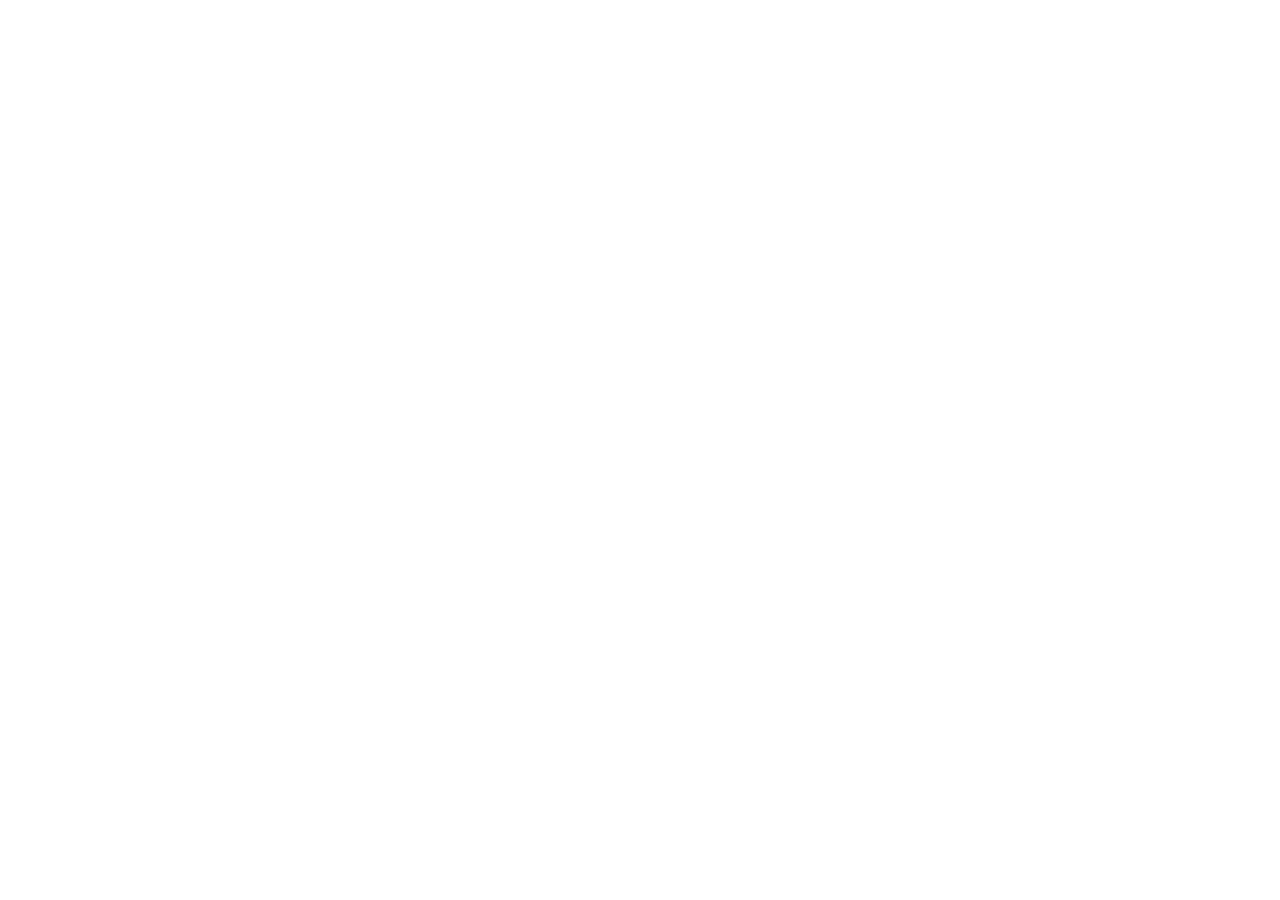
==== index.html @ 390fcedb "Initial commit" ====
<!DOCTYPE html>
<html lang="en">
<head>
    <meta charset="UTF-8">
    <meta name="viewport" content="width=device-width, initial-scale=1.0">
    <title>App Name</title>
</head>
<body>
    
</body>
</html>
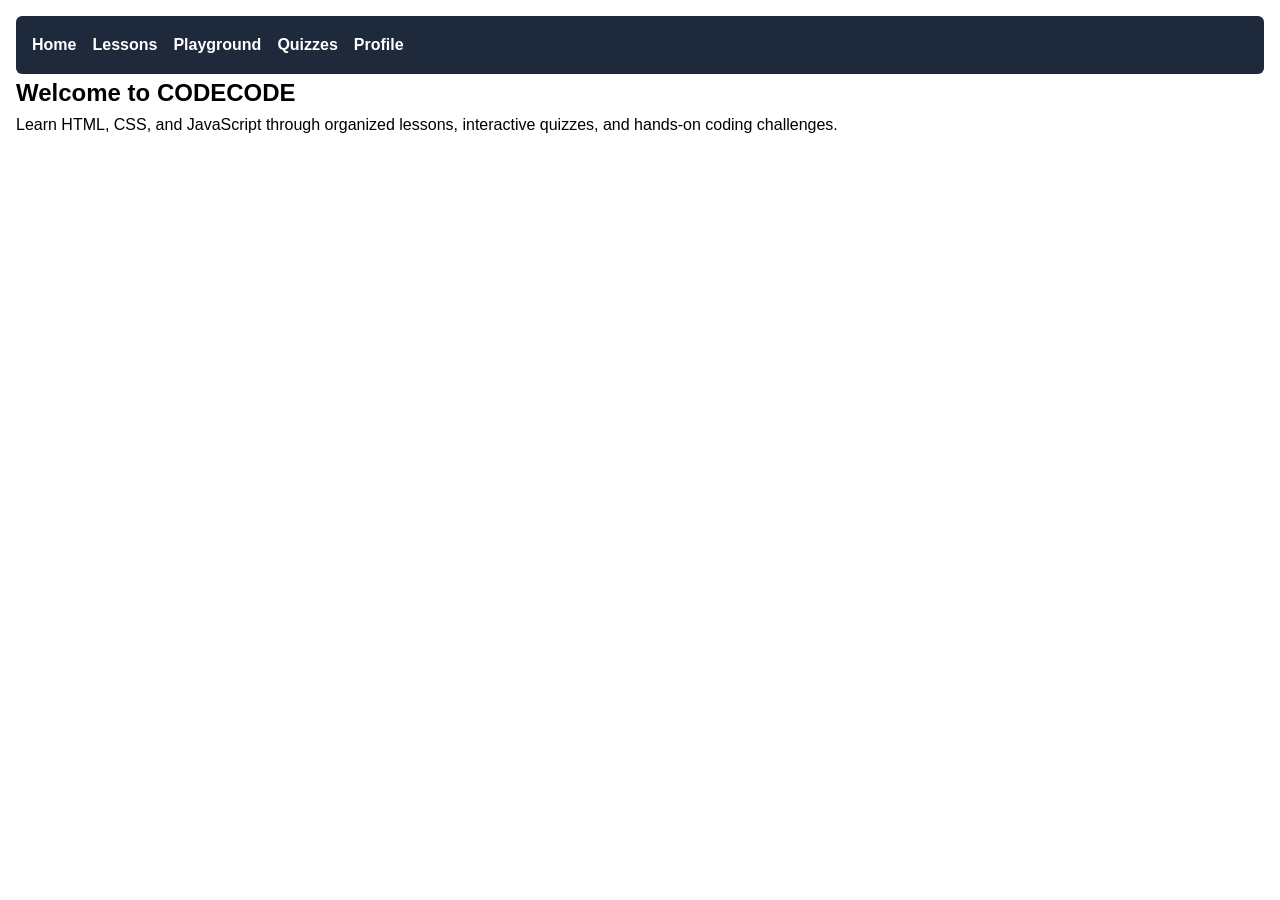
==== commit 5ff77837: "Making the navigation bar and styling" ====
--- a/index.html
+++ b/index.html
@@ -1,11 +1,31 @@
 <!DOCTYPE html>
 <html lang="en">
 <head>
-    <meta charset="UTF-8">
-    <meta name="viewport" content="width=device-width, initial-scale=1.0">
-    <title>App Name</title>
+  <meta charset="UTF-8">
+  <meta name="viewport" content="width=device-width, initial-scale=1.0">
+  <title>CODECODE | Learn Web Development</title>
+  <link rel="stylesheet" href="styles.css">
 </head>
 <body>
-    
+  <header>
+    <nav aria-label="Main Navigation">
+      <a href="index.html">Home</a>
+      <a href="app.html">Lessons</a>
+      <a href="playground.html">Playground</a>
+      <a href="quizzes.html" data-available="false">Quizzes</a>
+      <a href="profile.html" data-available="false">Profile</a>
+    </nav>
+  </header>
+
+<div id="nav-error" role="alert" hidden></div>
+
+  <main>
+    <section id="hero-intro">
+      <h1>Welcome to CODECODE</h1>
+      <p>Learn HTML, CSS, and JavaScript through organized lessons, interactive quizzes, and hands-on coding challenges.</p>
+    </section>
+  </main>
+
+  <script src="script.js"></script>
 </body>
 </html>
--- a/styles.css
+++ b/styles.css
@@ -0,0 +1,136 @@
+* {
+  box-sizing: border-box;
+  margin: 0;
+  padding: 0;
+}
+
+body {
+  font-family: Arial, sans-serif;
+  line-height: 1.6;
+  padding: 1rem;
+}
+
+nav {
+  display: flex;
+  flex-wrap: wrap;
+  gap: 1rem;
+  background-color: #1e293b;
+  padding: 1rem;
+  border-radius: 6px;
+}
+
+nav a {
+  color: #ffffff;
+  text-decoration: none;
+  font-weight: bold;
+}
+
+nav a:hover {
+  text-decoration: underline;
+}
+
+#nav-error {
+  background-color: #fee2e2;
+  color: #991b1b;
+  border: 1px solid #f87171;
+  padding: 0.75rem 1rem;
+  margin-top: 1rem;
+  border-radius: 6px;
+}
+#module-selector {
+  display: flex;
+  flex-wrap: wrap;
+  gap: 0.75rem;
+  margin: 1.5rem 0;
+}
+
+.module-btn {
+  padding: 0.6rem 1.2rem;
+  border: 2px solid #1e293b;
+  background-color: #ffffff;
+  color: #1e293b;
+  border-radius: 6px;
+  font-weight: bold;
+  cursor: pointer;
+}
+
+.module-btn.active {
+  background-color: #1e293b;
+  color: #ffffff;
+}
+
+#lessons-container {
+  display: grid;
+  gap: 1rem;
+}
+
+.lesson-card {
+  border: 1px solid #cbd5e1;
+  border-radius: 6px;
+  padding: 1rem;
+  background-color: #f8fafc;
+}
+.sr-only {
+  position: absolute;
+  width: 1px;
+  height: 1px;
+  overflow: hidden;
+  clip: rect(0, 0, 0, 0);
+}
+
+.editor-card,
+.output-card {
+  border: 1px solid #cbd5e1;
+  border-radius: 8px;
+  padding: 1.25rem;
+  margin-top: 1.5rem;
+  background-color: #ffffff;
+}
+
+#code-editor {
+  width: 100%;
+  background-color: #0f172a;
+  color: #f8fafc;
+  font-family: monospace;
+  font-size: 1rem;
+  padding: 1rem;
+  border-radius: 6px;
+  border: 1px solid #334155;
+  resize: vertical;
+}
+
+.editor-actions {
+  display: flex;
+  gap: 0.75rem;
+  margin-top: 1rem;
+}
+
+#run-code-btn,
+#reset-code-btn {
+  padding: 0.6rem 1.25rem;
+  border-radius: 6px;
+  font-weight: bold;
+  cursor: pointer;
+}
+
+#run-code-btn {
+  background-color: #1e293b;
+  color: #ffffff;
+  border: none;
+}
+
+#reset-code-btn {
+  background-color: #ffffff;
+  color: #1e293b;
+  border: 1px solid #cbd5e1;
+}
+
+.msg-error {
+  color: #991b1b;
+  font-weight: bold;
+}
+
+.msg-success {
+  color: #166534;
+  font-weight: bold;
+}
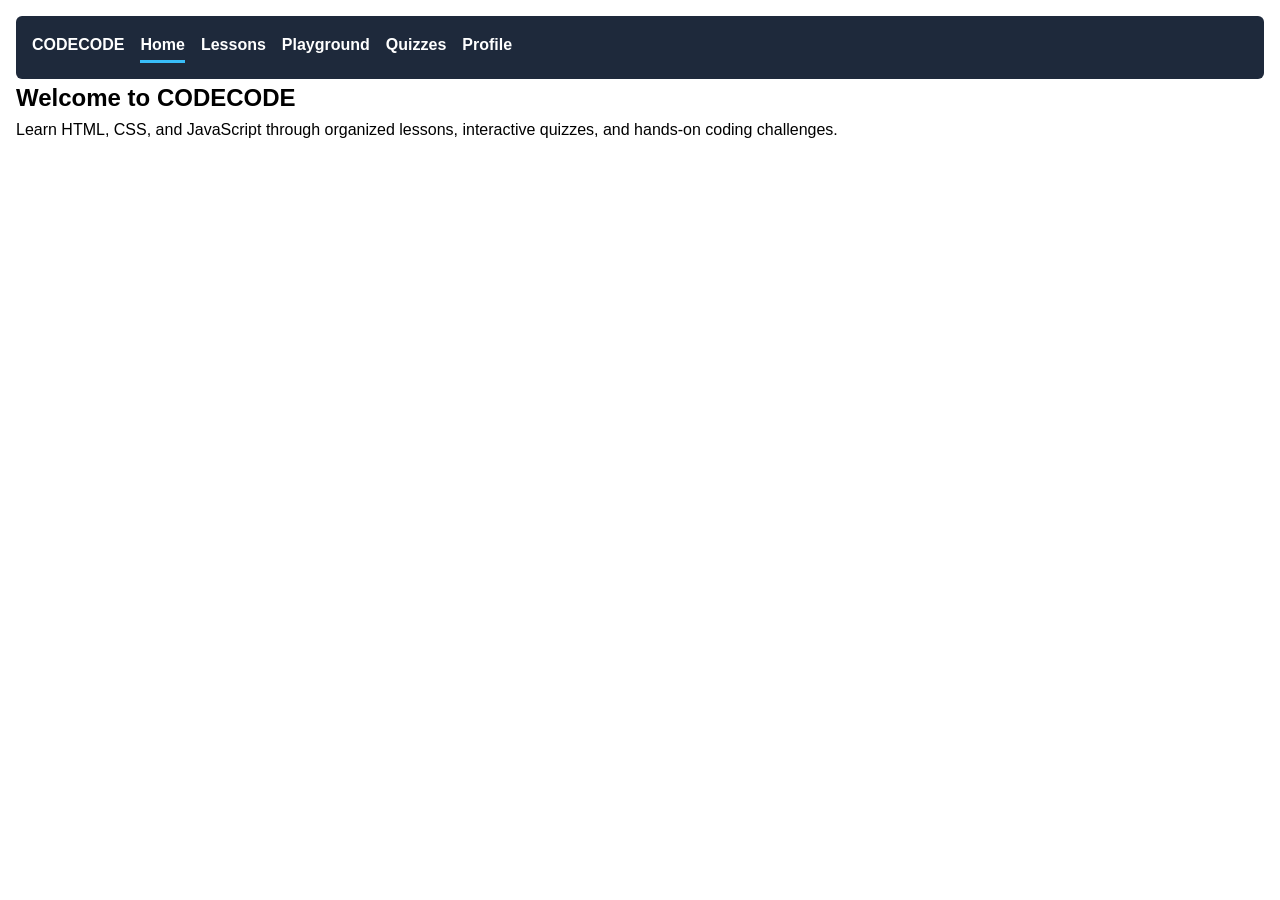
==== commit 740dfa63: "Completed the navigation bar and its funtions" ====
--- a/index.html
+++ b/index.html
@@ -9,11 +9,12 @@
 <body>
   <header>
     <nav aria-label="Main Navigation">
-      <a href="index.html">Home</a>
+      <a href="index.html" class="brand">CODECODE</a>
+      <a href="index.html" aria-current="page">Home</a>
       <a href="app.html">Lessons</a>
       <a href="playground.html">Playground</a>
-      <a href="quizzes.html" data-available="false">Quizzes</a>
-      <a href="profile.html" data-available="false">Profile</a>
+      <a href="quizzes.html">Quizzes</a>
+      <a href="profile.html">Profile</a>
     </nav>
   </header>
 
--- a/styles.css
+++ b/styles.css
@@ -24,18 +24,20 @@
   text-decoration: none;
   font-weight: bold;
 }
+nav a[aria-current="page"] {
+  border-bottom: 3px solid #38bdf8;
+  padding-bottom: 2px;
+}
 
 nav a:hover {
   text-decoration: underline;
 }
 
+
 #nav-error {
-  background-color: #fee2e2;
-  color: #991b1b;
-  border: 1px solid #f87171;
-  padding: 0.75rem 1rem;
-  margin-top: 1rem;
-  border-radius: 6px;
+  #nav-error:empty {
+  display: none;
+}
 }
 #module-selector {
   display: flex;
@@ -133,4 +135,147 @@
 .msg-success {
   color: #166534;
   font-weight: bold;
+}
+#code-output {
+  width: 100%;
+  min-height: 220px;
+  margin-top: 1rem;
+  border: 1px solid #cbd5e1;
+  border-radius: 6px;
+  background-color: #ffffff;
+}
+
+#activity-list {
+  display: flex;
+  flex-wrap: wrap;
+  gap: 0.75rem;
+  margin: 1.5rem 0;
+}
+
+.activity-btn {
+  padding: 0.75rem 1.1rem;
+  border: 1px solid #cbd5e1;
+  border-radius: 6px;
+  background-color: #ffffff;
+  font-weight: 600;
+  cursor: pointer;
+}
+
+.activity-btn:hover {
+  background-color: #f1f5f9;
+}
+
+.quiz-card {
+  background-color: #ffffff;
+  border: 1px solid #cbd5e1;
+  border-radius: 8px;
+  padding: 1.5rem;
+}
+
+.option-btn {
+  display: block;
+  width: 100%;
+  text-align: left;
+  padding: 0.75rem 1rem;
+  margin: 0.5rem 0;
+  border: 1px solid #cbd5e1;
+  border-radius: 6px;
+  background-color: #f8fafc;
+  cursor: pointer;
+}
+
+.option-btn:hover {
+  background-color: #e2e8f0;
+}
+
+.challenge-input {
+  width: 100%;
+  margin: 0.75rem 0;
+  padding: 0.75rem;
+  font-family: monospace;
+  border: 1px solid #cbd5e1;
+  border-radius: 6px;
+}
+
+#quiz-feedback {
+  margin-top: 1rem;
+  font-weight: 600;
+}
+
+.profile-card {
+  background-color: #ffffff;
+  border: 1px solid #cbd5e1;
+  border-radius: 8px;
+  padding: 1.5rem;
+  margin-top: 1.5rem;
+}
+
+.completed-list {
+  list-style: none;
+  padding: 0;
+  margin: 1rem 0 0;
+  display: flex;
+  flex-direction: column;
+  gap: 0.6rem;
+}
+
+.completed-item {
+  padding: 0.75rem 1rem;
+  background-color: #ecfdf5;
+  border: 1px solid #a7f3d0;
+  border-radius: 6px;
+  color: #065f46;
+  font-weight: 600;
+}
+
+.complete-btn {
+  margin-top: 0.75rem;
+}
+
+.complete-btn:disabled {
+  background-color: #d1fae5;
+  color: #065f46;
+  border-color: #6ee7b7;
+  cursor: default;
+}
+
+.scores-list {
+  list-style: none;
+  padding: 0;
+  margin: 1rem 0 0;
+  display: flex;
+  flex-direction: column;
+  gap: 0.6rem;
+}
+
+.score-item {
+  padding: 0.75rem 1rem;
+  background-color: #eff6ff;
+  border: 1px solid #bfdbfe;
+  border-radius: 6px;
+  color: #1e40af;
+  font-weight: 600;
+}
+
+#quiz-summary-msg {
+  margin-top: 1rem;
+  font-weight: 600;
+}
+
+.badges-list {
+  list-style: none;
+  padding: 0;
+  margin: 1rem 0 0;
+  display: flex;
+  flex-direction: column;
+  gap: 0.6rem;
+}
+
+.badge-item {
+  padding: 0.75rem 1rem;
+  background-color: #fefce8;
+  border: 1px solid #fde047;
+  border-radius: 6px;
+  color: #854d0e;
+  font-weight: 600;
 }
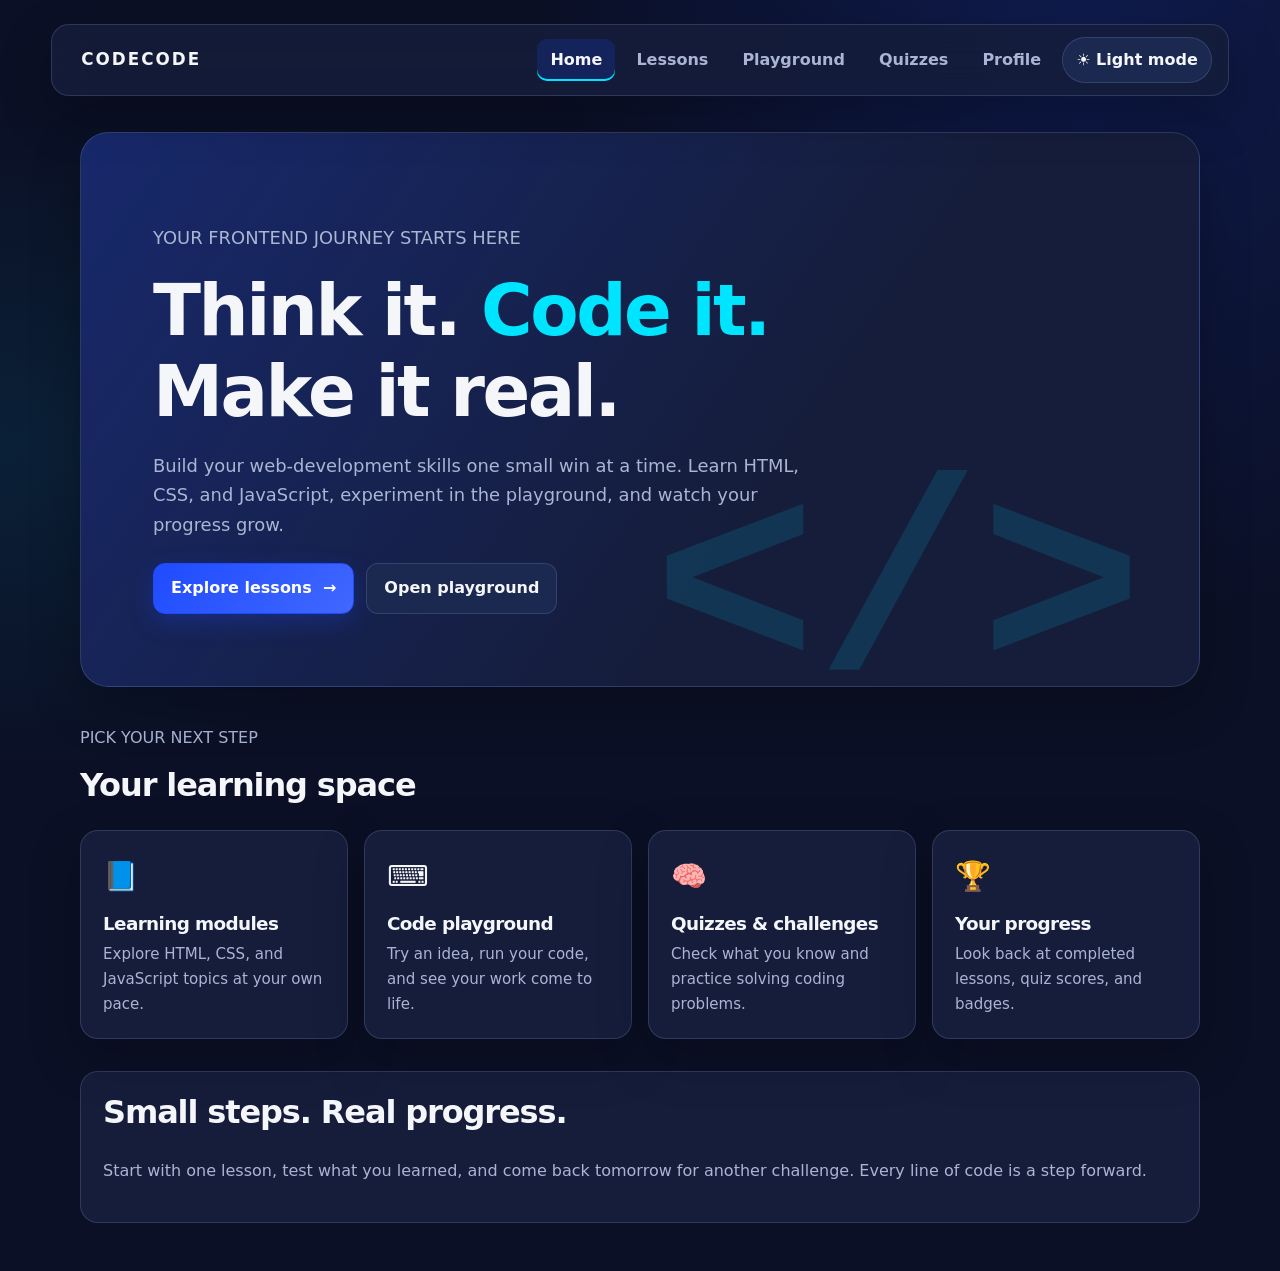
==== commit 61633dc3: "Improving color combination" ====
--- a/index.html
+++ b/index.html
@@ -3,13 +3,14 @@
 <head>
   <meta charset="UTF-8">
   <meta name="viewport" content="width=device-width, initial-scale=1.0">
+  <meta name="theme-color" content="#0B1026">
   <title>CODECODE | Learn Web Development</title>
   <link rel="stylesheet" href="styles.css">
 </head>
 <body>
   <header>
     <nav aria-label="Main Navigation">
-      <a href="index.html" class="brand">CODECODE</a>
+      <a href="index.html" class="brand" aria-label="CODECODE home">CODECODE</a>
       <a href="index.html" aria-current="page">Home</a>
       <a href="app.html">Lessons</a>
       <a href="playground.html">Playground</a>
@@ -17,16 +18,49 @@
       <a href="profile.html">Profile</a>
     </nav>
   </header>
-
-<div id="nav-error" role="alert" hidden></div>
-
+  <div id="nav-error" role="alert" hidden></div>
   <main>
     <section id="hero-intro">
-      <h1>Welcome to CODECODE</h1>
-      <p>Learn HTML, CSS, and JavaScript through organized lessons, interactive quizzes, and hands-on coding challenges.</p>
+      <p class="eyebrow">YOUR FRONTEND JOURNEY STARTS HERE</p>
+      <h1>Think it. <span>Code it.</span> Make it real.</h1>
+      <p>Build your web-development skills one small win at a time. Learn HTML, CSS, and JavaScript, experiment in the playground, and watch your progress grow.</p>
+      <div class="hero-actions">
+        <a class="btn-primary" href="app.html" style="text-decoration:none">Explore lessons&nbsp; →</a>
+        <a class="btn-secondary" href="playground.html" style="text-decoration:none">Open playground</a>
+      </div>
+    </section>
+
+    <section aria-labelledby="path-heading" style="margin-top:38px">
+      <p class="eyebrow">PICK YOUR NEXT STEP</p>
+      <h2 id="path-heading">Your learning space</h2>
+      <div class="feature-grid">
+        <a class="feature-card" href="app.html">
+          <span class="feature-icon" aria-hidden="true">📘</span>
+          <h2>Learning modules</h2>
+          <p>Explore HTML, CSS, and JavaScript topics at your own pace.</p>
+        </a>
+        <a class="feature-card" href="playground.html">
+          <span class="feature-icon" aria-hidden="true">⌨️</span>
+          <h2>Code playground</h2>
+          <p>Try an idea, run your code, and see your work come to life.</p>
+        </a>
+        <a class="feature-card" href="quizzes.html">
+          <span class="feature-icon" aria-hidden="true">🧠</span>
+          <h2>Quizzes & challenges</h2>
+          <p>Check what you know and practice solving coding problems.</p>
+        </a>
+        <a class="feature-card" href="profile.html">
+          <span class="feature-icon" aria-hidden="true">🏆</span>
+          <h2>Your progress</h2>
+          <p>Look back at completed lessons, quiz scores, and badges.</p>
+        </a>
+      </div>
+    </section>
+    <section style="margin-top:32px; padding:22px; border:1px solid var(--border); border-radius:18px; background:var(--surface)">
+      <h2>Small steps. Real progress.</h2>
+      <p>Start with one lesson, test what you learned, and come back tomorrow for another challenge. Every line of code is a step forward.</p>
     </section>
   </main>
-
   <script src="script.js"></script>
 </body>
-</html>+</html>
--- a/styles.css
+++ b/styles.css
@@ -1,281 +1,192 @@
-* {
-  box-sizing: border-box;
+/* CODECODE — Midnight Neon design system */
+:root {
+  color-scheme: dark;
+  --bg: #0B1026;
+  --surface: #151D3B;
+  --surface-2: #1B2850;
+  --text: #F5F6FA;
+  --muted: #AAB5D3;
+  --primary: #1F4BFF;
+  --cyan: #00E5FF;
+  --border: rgba(150, 174, 230, .2);
+  --shadow: 0 18px 50px rgba(0, 0, 0, .25);
+}
+body.light-theme {
+  color-scheme: light;
+  --bg: #F5F6FA;
+  --surface: #FFFFFF;
+  --surface-2: #E9EEFF;
+  --text: #0B1026;
+  --muted: #56617D;
+  --border: rgba(11, 16, 38, .13);
+  --shadow: 0 16px 40px rgba(23, 39, 90, .1);
+}
+* { box-sizing: border-box; }
+html { scroll-behavior: smooth; }
+body {
   margin: 0;
-  padding: 0;
+  min-height: 100vh;
+  padding: 0 clamp(16px, 4vw, 56px) 48px;
+  background:
+    radial-gradient(ellipse at 85% 0%, rgba(31,75,255,.18), transparent 36%),
+    radial-gradient(ellipse at 0% 35%, rgba(0,229,255,.08), transparent 28%),
+    var(--bg);
+  color: var(--text);
+  font: 16px/1.65 Inter, ui-sans-serif, system-ui, -apple-system, BlinkMacSystemFont, "Segoe UI", sans-serif;
+  transition: background .25s ease, color .25s ease;
 }
-
-body {
-  font-family: Arial, sans-serif;
-  line-height: 1.6;
-  padding: 1rem;
+a { color: inherit; }
+header { position: sticky; top: 12px; z-index: 20; padding-top: 12px; }
+nav {
+  display: flex; align-items: center; flex-wrap: wrap; gap: 8px;
+  max-width: 1180px; margin: 0 auto; padding: 12px 16px;
+  background: color-mix(in srgb, var(--surface) 88%, transparent);
+  border: 1px solid var(--border); border-radius: 18px;
+  box-shadow: var(--shadow); backdrop-filter: blur(16px);
 }
-
-nav {
-  display: flex;
-  flex-wrap: wrap;
-  gap: 1rem;
-  background-color: #1e293b;
-  padding: 1rem;
-  border-radius: 6px;
+nav a {
+  color: var(--muted); text-decoration: none; font-weight: 650;
+  padding: 8px 13px; border-radius: 10px; transition: .2s ease;
 }
-
-nav a {
-  color: #ffffff;
-  text-decoration: none;
-  font-weight: bold;
+nav a:hover, nav a[aria-current="page"] {
+  color: var(--text); background: rgba(31,75,255,.18);
 }
-nav a[aria-current="page"] {
-  border-bottom: 3px solid #38bdf8;
-  padding-bottom: 2px;
+nav a[aria-current="page"] { box-shadow: inset 0 -2px var(--cyan); }
+nav .brand {
+  color: var(--text); font-weight: 900; letter-spacing: .12em;
+  margin-right: auto; font-size: 1.05rem;
 }
-
-nav a:hover {
-  text-decoration: underline;
+#theme-toggle {
+  border: 1px solid var(--border); color: var(--text); background: var(--surface-2);
+  border-radius: 999px; padding: 9px 13px; font: inherit; font-weight: 700;
+  cursor: pointer; transition: transform .2s, border-color .2s;
 }
-
-
-#nav-error {
-  #nav-error:empty {
-  display: none;
+#theme-toggle:hover { transform: translateY(-2px); border-color: var(--cyan); }
+main { max-width: 1120px; margin: 48px auto 0; }
+h1, h2, h3 { line-height: 1.15; letter-spacing: -.035em; }
+h1 { font-size: clamp(2.2rem, 6vw, 4.4rem); margin: 0 0 16px; }
+h2 { font-size: clamp(1.35rem, 3vw, 2rem); margin-top: 0; }
+p { color: var(--muted); }
+button, input, textarea { font: inherit; }
+button { transition: transform .18s ease, box-shadow .18s ease, background .18s ease; }
+button:focus-visible, a:focus-visible, textarea:focus-visible, input:focus-visible {
+  outline: 3px solid var(--cyan); outline-offset: 3px;
 }
+button:hover:not(:disabled) { transform: translateY(-2px); }
+button:disabled { opacity: .65; cursor: default; }
+#hero-intro {
+  position: relative; overflow: hidden; padding: clamp(28px, 6vw, 72px);
+  border: 1px solid var(--border); border-radius: 28px;
+  background: linear-gradient(125deg, rgba(31,75,255,.25), transparent 62%), var(--surface);
+  box-shadow: var(--shadow);
 }
-#module-selector {
-  display: flex;
-  flex-wrap: wrap;
-  gap: 0.75rem;
-  margin: 1.5rem 0;
+#hero-intro::after {
+  content: "</>"; position: absolute; right: 5%; bottom: -45px;
+  color: rgba(0,229,255,.12); font: 900 clamp(8rem, 22vw, 17rem)/1 monospace;
+  pointer-events: none;
 }
-
-.module-btn {
-  padding: 0.6rem 1.2rem;
-  border: 2px solid #1e293b;
-  background-color: #ffffff;
-  color: #1e293b;
-  border-radius: 6px;
-  font-weight: bold;
-  cursor: pointer;
+#hero-intro h1 { max-width: 760px; }
+#hero-intro h1 span { color: var(--cyan); }
+#hero-intro p { max-width: 650px; font-size: 1.12rem; }
+.hero-actions, .quick-links, .editor-actions, #module-selector, #activity-list {
+  display: flex; flex-wrap: wrap; align-items: center; gap: 12px; margin-top: 24px;
 }
-
-.module-btn.active {
-  background-color: #1e293b;
-  color: #ffffff;
+.btn-primary, .btn-secondary, #run-code-btn, #reset-code-btn, .module-btn,
+.activity-btn, .option-btn {
+  border-radius: 12px; padding: 11px 17px; font-weight: 750; cursor: pointer;
 }
-
-#lessons-container {
-  display: grid;
-  gap: 1rem;
+.btn-primary, #run-code-btn {
+  border: 1px solid var(--primary); color: white;
+  background: linear-gradient(135deg, var(--primary), #4168ff);
+  box-shadow: 0 8px 24px rgba(31,75,255,.25);
 }
-
-.lesson-card {
-  border: 1px solid #cbd5e1;
-  border-radius: 6px;
-  padding: 1rem;
-  background-color: #f8fafc;
+.btn-secondary, #reset-code-btn {
+  border: 1px solid var(--border); color: var(--text); background: var(--surface-2);
 }
-.sr-only {
-  position: absolute;
-  width: 1px;
-  height: 1px;
-  overflow: hidden;
-  clip: rect(0, 0, 0, 0);
+.feature-grid {
+  display: grid; grid-template-columns: repeat(auto-fit, minmax(210px, 1fr));
+  gap: 16px; margin-top: 26px;
 }
-
-.editor-card,
-.output-card {
-  border: 1px solid #cbd5e1;
-  border-radius: 8px;
-  padding: 1.25rem;
-  margin-top: 1.5rem;
-  background-color: #ffffff;
+.feature-card, .lesson-card, .editor-card, .output-card, .quiz-card, .profile-card {
+  background: var(--surface); border: 1px solid var(--border);
+  border-radius: 18px; padding: 22px; box-shadow: var(--shadow);
 }
-
-#code-editor {
-  width: 100%;
-  background-color: #0f172a;
-  color: #f8fafc;
-  font-family: monospace;
-  font-size: 1rem;
-  padding: 1rem;
-  border-radius: 6px;
-  border: 1px solid #334155;
-  resize: vertical;
+.feature-card { text-decoration: none; min-height: 170px; transition: .22s ease; }
+.feature-card:hover { transform: translateY(-5px); border-color: var(--cyan); }
+.feature-icon { font-size: 1.8rem; display: block; margin-bottom: 12px; }
+.feature-card h2 { font-size: 1.15rem; margin: 0 0 8px; }
+.feature-card p { margin: 0; font-size: .94rem; }
+main > h1 { font-size: clamp(2rem, 5vw, 3.2rem); }
+#module-selector { margin: 26px 0; }
+.module-btn, .activity-btn {
+  color: var(--text); background: var(--surface); border: 1px solid var(--border);
 }
-
-.editor-actions {
-  display: flex;
-  gap: 0.75rem;
-  margin-top: 1rem;
+.module-btn.active, .activity-btn:focus, .activity-btn:hover {
+  color: white; border-color: var(--primary); background: var(--primary);
 }
-
-#run-code-btn,
-#reset-code-btn {
-  padding: 0.6rem 1.25rem;
-  border-radius: 6px;
-  font-weight: bold;
-  cursor: pointer;
-}
-
-#run-code-btn {
-  background-color: #1e293b;
-  color: #ffffff;
-  border: none;
-}
-
-#reset-code-btn {
-  background-color: #ffffff;
-  color: #1e293b;
-  border: 1px solid #cbd5e1;
-}
-
-.msg-error {
-  color: #991b1b;
-  font-weight: bold;
-}
-
-.msg-success {
-  color: #166534;
-  font-weight: bold;
+#lessons-container { display: grid; grid-template-columns: repeat(auto-fit, minmax(240px, 1fr)); gap: 16px; }
+.lesson-card { display: flex; flex-direction: column; align-items: flex-start; }
+.lesson-card h2 { margin-bottom: 6px; }
+.lesson-card .complete-btn { margin-top: auto; }
+.complete-btn { margin-top: 16px; }
+.complete-btn:disabled { color: var(--cyan); border-color: var(--cyan); background: rgba(0,229,255,.1); }
+.editor-card, .output-card { margin-top: 20px; }
+#code-editor, .challenge-input {
+  display: block; width: 100%; min-height: 270px; resize: vertical;
+  color: #EAF1FF; background: #080D20; border: 1px solid #2C3A68;
+  border-radius: 14px; padding: 18px; font: 14px/1.65 "SFMono-Regular", Consolas, monospace;
+  tab-size: 2;
 }
 #code-output {
-  width: 100%;
-  min-height: 220px;
-  margin-top: 1rem;
-  border: 1px solid #cbd5e1;
-  border-radius: 6px;
-  background-color: #ffffff;
+  display: block; width: 100%; min-height: 260px; margin-top: 14px;
+  border: 1px solid var(--border); border-radius: 14px; background: white;
 }
-
-#activity-list {
-  display: flex;
-  flex-wrap: wrap;
-  gap: 0.75rem;
-  margin: 1.5rem 0;
+#playground-message, #nav-error, .question-feedback, #quiz-feedback, #quiz-summary-msg {
+  margin-top: 12px; padding: 10px 13px; border-radius: 10px;
 }
-
-.activity-btn {
-  padding: 0.75rem 1.1rem;
-  border: 1px solid #cbd5e1;
-  border-radius: 6px;
-  background-color: #ffffff;
-  font-weight: 600;
-  cursor: pointer;
+#nav-error:not(:empty), .msg-error {
+  color: #FFD7DE; background: rgba(190,35,65,.17); border: 1px solid rgba(255,100,130,.35);
 }
-
-.activity-btn:hover {
-  background-color: #f1f5f9;
+.msg-success {
+  color: #B9FFF5; background: rgba(0,229,255,.1); border: 1px solid rgba(0,229,255,.3);
 }
-
-.quiz-card {
-  background-color: #ffffff;
-  border: 1px solid #cbd5e1;
-  border-radius: 8px;
-  padding: 1.5rem;
+#activity-list { margin-bottom: 18px; }
+.quiz-card { margin-top: 20px; }
+.question-block {
+  padding: 18px 0; border-bottom: 1px solid var(--border);
 }
-
+.question-block:last-of-type { border-bottom: 0; }
+.question-block > p { color: var(--text); font-weight: 700; }
 .option-btn {
-  display: block;
-  width: 100%;
-  text-align: left;
-  padding: 0.75rem 1rem;
-  margin: 0.5rem 0;
-  border: 1px solid #cbd5e1;
-  border-radius: 6px;
-  background-color: #f8fafc;
-  cursor: pointer;
+  display: block; width: 100%; text-align: left; margin: 8px 0;
+  color: var(--text); background: var(--surface-2); border: 1px solid var(--border);
 }
-
-.option-btn:hover {
-  background-color: #e2e8f0;
+.option-btn:hover { border-color: var(--cyan); }
+.challenge-input { min-height: 130px; margin: 14px 0; }
+.profile-card { margin-top: 18px; }
+.completed-list, .scores-list, .badges-list {
+  list-style: none; padding: 0; margin: 14px 0 0;
+  display: grid; gap: 10px;
 }
-
-.challenge-input {
-  width: 100%;
-  margin: 0.75rem 0;
-  padding: 0.75rem;
-  font-family: monospace;
-  border: 1px solid #cbd5e1;
-  border-radius: 6px;
+.completed-item, .score-item, .badge-item {
+  padding: 13px 16px; border-radius: 12px;
+  color: var(--text); background: var(--surface-2); border: 1px solid var(--border);
 }
-
-#quiz-feedback {
-  margin-top: 1rem;
-  font-weight: 600;
+.empty-state { padding: 16px; border: 1px dashed var(--border); border-radius: 12px; }
+.sr-only {
+  position: absolute; width: 1px; height: 1px; padding: 0; margin: -1px;
+  overflow: hidden; clip: rect(0,0,0,0); white-space: nowrap; border: 0;
 }
-
-.profile-card {
-  background-color: #ffffff;
-  border: 1px solid #cbd5e1;
-  border-radius: 8px;
-  padding: 1.5rem;
-  margin-top: 1.5rem;
+@media (max-width: 640px) {
+  body { padding: 0 14px 32px; }
+  header { top: 6px; padding-top: 6px; }
+  nav { gap: 4px; padding: 10px; }
+  nav .brand { width: 100%; margin: 0 0 4px; }
+  nav a { padding: 7px 9px; font-size: .9rem; }
+  #theme-toggle { margin-left: auto; padding: 7px 10px; }
+  main { margin-top: 28px; }
+  #hero-intro { border-radius: 20px; }
 }
-
-.completed-list {
-  list-style: none;
-  padding: 0;
-  margin: 1rem 0 0;
-  display: flex;
-  flex-direction: column;
-  gap: 0.6rem;
+@media (prefers-reduced-motion: reduce) {
+  *, *::before, *::after { scroll-behavior: auto !important; transition-duration: .01ms !important; animation-duration: .01ms !important; }
 }
-
-.completed-item {
-  padding: 0.75rem 1rem;
-  background-color: #ecfdf5;
-  border: 1px solid #a7f3d0;
-  border-radius: 6px;
-  color: #065f46;
-  font-weight: 600;
-}
-
-.complete-btn {
-  margin-top: 0.75rem;
-}
-
-.complete-btn:disabled {
-  background-color: #d1fae5;
-  color: #065f46;
-  border-color: #6ee7b7;
-  cursor: default;
-}
-
-.scores-list {
-  list-style: none;
-  padding: 0;
-  margin: 1rem 0 0;
-  display: flex;
-  flex-direction: column;
-  gap: 0.6rem;
-}
-
-.score-item {
-  padding: 0.75rem 1rem;
-  background-color: #eff6ff;
-  border: 1px solid #bfdbfe;
-  border-radius: 6px;
-  color: #1e40af;
-  font-weight: 600;
-}
-
-#quiz-summary-msg {
-  margin-top: 1rem;
-  font-weight: 600;
-}
-
-.badges-list {
-  list-style: none;
-  padding: 0;
-  margin: 1rem 0 0;
-  display: flex;
-  flex-direction: column;
-  gap: 0.6rem;
-}
-
-.badge-item {
-  padding: 0.75rem 1rem;
-  background-color: #fefce8;
-  border: 1px solid #fde047;
-  border-radius: 6px;
-  color: #854d0e;
-  font-weight: 600;
-}
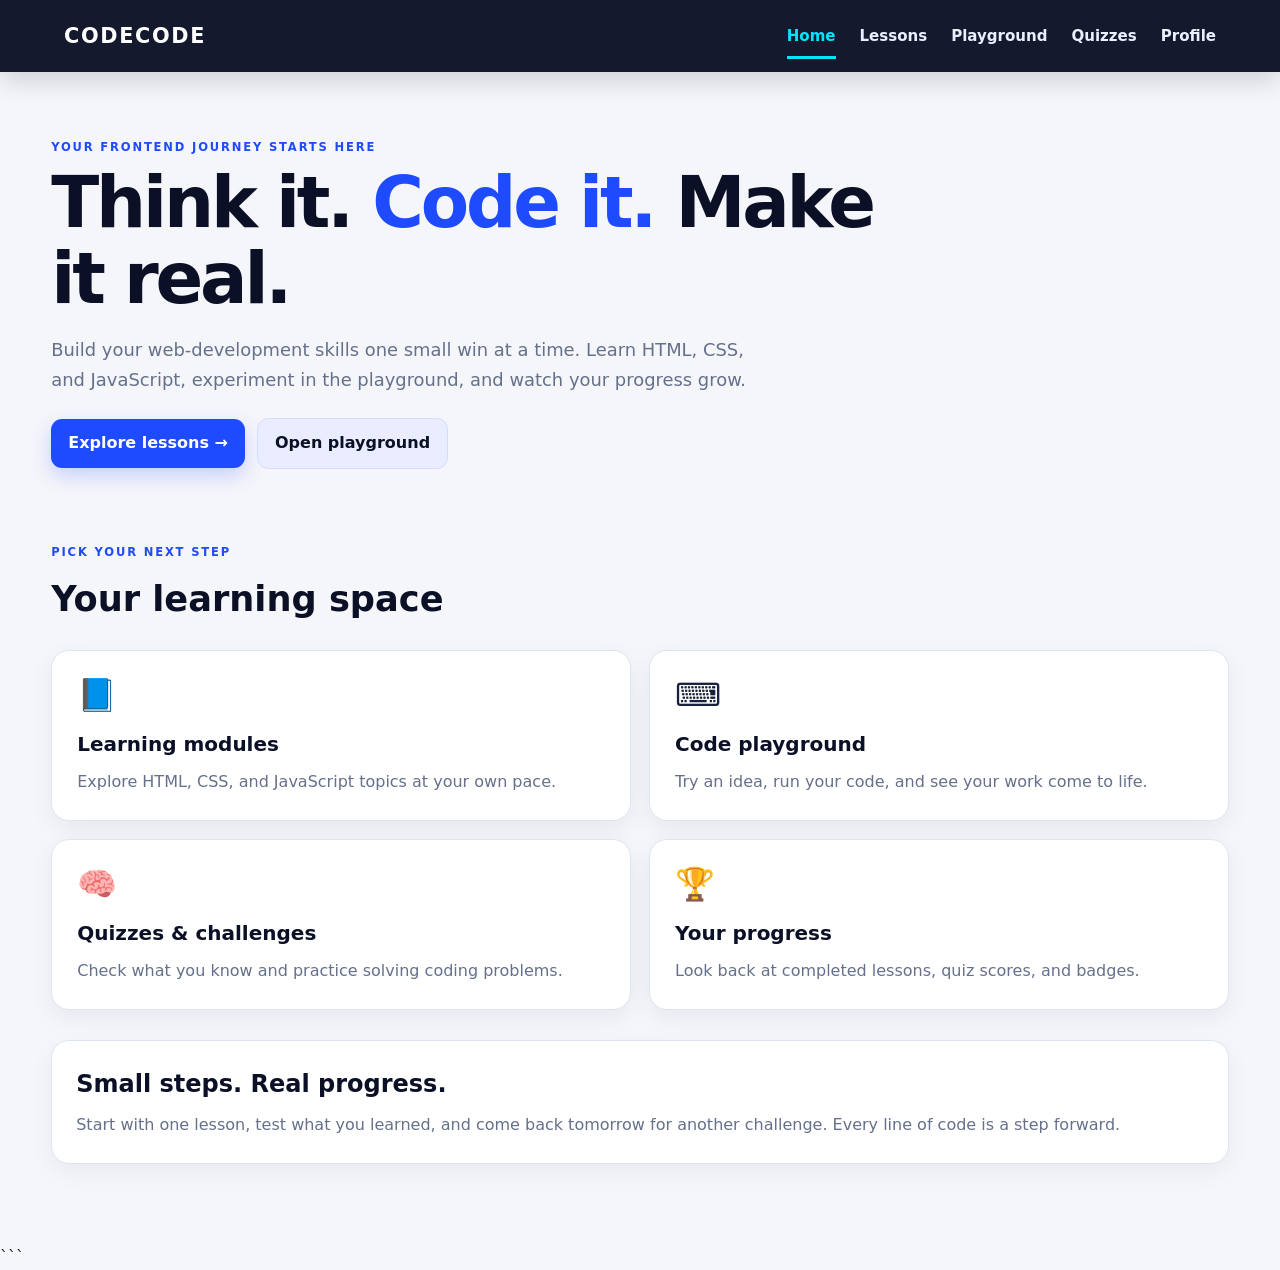
==== commit a724ff13: "adding new modules" ====
--- a/index.html
+++ b/index.html
@@ -1,66 +1,173 @@
 <!DOCTYPE html>
 <html lang="en">
 <head>
-  <meta charset="UTF-8">
-  <meta name="viewport" content="width=device-width, initial-scale=1.0">
-  <meta name="theme-color" content="#0B1026">
-  <title>CODECODE | Learn Web Development</title>
-  <link rel="stylesheet" href="styles.css">
+    <meta charset="UTF-8">
+    <meta name="viewport" content="width=device-width, initial-scale=1.0">
+    <meta name="theme-color" content="#0B1026">
+
+
+    <title>CODECODE | Learn Web Development</title>
+
+    <link rel="stylesheet" href="styles.css">
 </head>
+
 <body>
-  <header>
-    <nav aria-label="Main Navigation">
-      <a href="index.html" class="brand" aria-label="CODECODE home">CODECODE</a>
-      <a href="index.html" aria-current="page">Home</a>
-      <a href="app.html">Lessons</a>
-      <a href="playground.html">Playground</a>
-      <a href="quizzes.html">Quizzes</a>
-      <a href="profile.html">Profile</a>
-    </nav>
-  </header>
-  <div id="nav-error" role="alert" hidden></div>
-  <main>
-    <section id="hero-intro">
-      <p class="eyebrow">YOUR FRONTEND JOURNEY STARTS HERE</p>
-      <h1>Think it. <span>Code it.</span> Make it real.</h1>
-      <p>Build your web-development skills one small win at a time. Learn HTML, CSS, and JavaScript, experiment in the playground, and watch your progress grow.</p>
-      <div class="hero-actions">
-        <a class="btn-primary" href="app.html" style="text-decoration:none">Explore lessons&nbsp; →</a>
-        <a class="btn-secondary" href="playground.html" style="text-decoration:none">Open playground</a>
-      </div>
-    </section>
 
-    <section aria-labelledby="path-heading" style="margin-top:38px">
-      <p class="eyebrow">PICK YOUR NEXT STEP</p>
-      <h2 id="path-heading">Your learning space</h2>
-      <div class="feature-grid">
-        <a class="feature-card" href="app.html">
-          <span class="feature-icon" aria-hidden="true">📘</span>
-          <h2>Learning modules</h2>
-          <p>Explore HTML, CSS, and JavaScript topics at your own pace.</p>
-        </a>
-        <a class="feature-card" href="playground.html">
-          <span class="feature-icon" aria-hidden="true">⌨️</span>
-          <h2>Code playground</h2>
-          <p>Try an idea, run your code, and see your work come to life.</p>
-        </a>
-        <a class="feature-card" href="quizzes.html">
-          <span class="feature-icon" aria-hidden="true">🧠</span>
-          <h2>Quizzes & challenges</h2>
-          <p>Check what you know and practice solving coding problems.</p>
-        </a>
-        <a class="feature-card" href="profile.html">
-          <span class="feature-icon" aria-hidden="true">🏆</span>
-          <h2>Your progress</h2>
-          <p>Look back at completed lessons, quiz scores, and badges.</p>
-        </a>
-      </div>
-    </section>
-    <section style="margin-top:32px; padding:22px; border:1px solid var(--border); border-radius:18px; background:var(--surface)">
-      <h2>Small steps. Real progress.</h2>
-      <p>Start with one lesson, test what you learned, and come back tomorrow for another challenge. Every line of code is a step forward.</p>
-    </section>
-  </main>
-  <script src="script.js"></script>
+    <!-- HEADER AND NAVIGATION -->
+    <header>
+        <nav aria-label="Main Navigation">
+
+            <a href="index.html" class="brand">
+                CODECODE
+            </a>
+
+            <div class="nav-links">
+                <a href="index.html" aria-current="page">Home</a>
+                <a href="app.html">Lessons</a>
+                <a href="playground.html">Playground</a>
+                <a href="quizzes.html">Quizzes</a>
+                <a href="profile.html">Profile</a>
+            </div>
+
+        </nav>
+    </header>
+
+    <!-- NAVIGATION ERROR MESSAGE -->
+    <div id="nav-error" role="alert" hidden></div>
+
+    <!-- MAIN CONTENT -->
+    <main>
+
+        <!-- HERO SECTION -->
+        <section id="hero-intro">
+
+            <p class="eyebrow">
+                YOUR FRONTEND JOURNEY STARTS HERE
+            </p>
+
+            <h1>
+                Think it. <span>Code it.</span> Make it real.
+            </h1>
+
+            <p>
+                Build your web-development skills one small win at a time.
+                Learn HTML, CSS, and JavaScript, experiment in the playground,
+                and watch your progress grow.
+            </p>
+
+            <div class="hero-actions">
+
+                <a href="app.html" class="btn-primary">
+                    Explore lessons →
+                </a>
+
+                <a href="playground.html" class="btn-secondary">
+                    Open playground
+                </a>
+
+            </div>
+
+        </section>
+
+        <!-- LEARNING SPACE SECTION -->
+        <section class="learning-section" aria-labelledby="path-heading">
+
+            <p class="eyebrow">
+                PICK YOUR NEXT STEP
+            </p>
+
+            <h2 id="path-heading">
+                Your learning space
+            </h2>
+
+            <div class="feature-grid">
+
+                <!-- LEARNING MODULES -->
+                <a href="app.html" class="feature-card">
+
+                    <span class="feature-icon" aria-hidden="true">
+                        📘
+                    </span>
+
+                    <h2>Learning modules</h2>
+
+                    <p>
+                        Explore HTML, CSS, and JavaScript topics
+                        at your own pace.
+                    </p>
+
+                </a>
+
+                <!-- CODE PLAYGROUND -->
+                <a href="playground.html" class="feature-card">
+
+                    <span class="feature-icon" aria-hidden="true">
+                        ⌨️
+                    </span>
+
+                    <h2>Code playground</h2>
+
+                    <p>
+                        Try an idea, run your code, and see your
+                        work come to life.
+                    </p>
+
+                </a>
+
+                <!-- QUIZZES -->
+                <a href="quizzes.html" class="feature-card">
+
+                    <span class="feature-icon" aria-hidden="true">
+                        🧠
+                    </span>
+
+                    <h2>Quizzes & challenges</h2>
+
+                    <p>
+                        Check what you know and practice solving
+                        coding problems.
+                    </p>
+
+                </a>
+
+                <!-- PROFILE -->
+                <a href="profile.html" class="feature-card">
+
+                    <span class="feature-icon" aria-hidden="true">
+                        🏆
+                    </span>
+
+                    <h2>Your progress</h2>
+
+                    <p>
+                        Look back at completed lessons, quiz scores,
+                        and badges.
+                    </p>
+
+                </a>
+
+            </div>
+
+        </section>
+
+        <!-- MOTIVATION SECTION -->
+        <section class="motivation-section">
+
+            <h2>Small steps. Real progress.</h2>
+
+            <p>
+                Start with one lesson, test what you learned,
+                and come back tomorrow for another challenge.
+                Every line of code is a step forward.
+            </p>
+
+        </section>
+
+    </main>
+
+    <!-- JAVASCRIPT -->
+    <script src="script.js" defer></script>
+
 </body>
 </html>
+```
--- a/styles.css
+++ b/styles.css
@@ -1,192 +1,1213 @@
-/* CODECODE — Midnight Neon design system */
 :root {
-  color-scheme: dark;
-  --bg: #0B1026;
-  --surface: #151D3B;
-  --surface-2: #1B2850;
-  --text: #F5F6FA;
-  --muted: #AAB5D3;
-  --primary: #1F4BFF;
-  --cyan: #00E5FF;
-  --border: rgba(150, 174, 230, .2);
-  --shadow: 0 18px 50px rgba(0, 0, 0, .25);
-}
-body.light-theme {
-  color-scheme: light;
-  --bg: #F5F6FA;
-  --surface: #FFFFFF;
-  --surface-2: #E9EEFF;
-  --text: #0B1026;
-  --muted: #56617D;
-  --border: rgba(11, 16, 38, .13);
-  --shadow: 0 16px 40px rgba(23, 39, 90, .1);
-}
-* { box-sizing: border-box; }
-html { scroll-behavior: smooth; }
+    --navy: #0B1026;
+    --blue: #1F4BFF;
+    --cyan: #00E5FF;
+    --paper: #F5F6FA;
+    --surface: #fff;
+    --ink: #17203c;
+    --muted: #65708b;
+    --border: #dfe4f1;
+    --soft: #eef2ff;
+    --success: #087b68;
+    --danger: #b4233a;
+    --shadow: 0 18px 45px rgba(5, 12, 42, .12)
+}
+
+* {
+    box-sizing: border-box
+}
+
+html {
+    scroll-behavior: smooth
+}
+
 body {
-  margin: 0;
-  min-height: 100vh;
-  padding: 0 clamp(16px, 4vw, 56px) 48px;
-  background:
-    radial-gradient(ellipse at 85% 0%, rgba(31,75,255,.18), transparent 36%),
-    radial-gradient(ellipse at 0% 35%, rgba(0,229,255,.08), transparent 28%),
-    var(--bg);
-  color: var(--text);
-  font: 16px/1.65 Inter, ui-sans-serif, system-ui, -apple-system, BlinkMacSystemFont, "Segoe UI", sans-serif;
-  transition: background .25s ease, color .25s ease;
-}
-a { color: inherit; }
-header { position: sticky; top: 12px; z-index: 20; padding-top: 12px; }
+    margin: 0;
+    background: var(--paper);
+    color: var(--ink);
+    font-family: Inter, ui-sans-serif, system-ui, -apple-system, "Segoe UI", sans-serif;
+    line-height: 1.65
+}
+
+a {
+    color: var(--blue)
+}
+
+button,
+input,
+select,
+textarea {
+    font: inherit
+}
+
+button {
+    cursor: pointer
+}
+
+button:focus-visible,
+a:focus-visible,
+input:focus-visible,
+select:focus-visible,
+textarea:focus-visible {
+    outline: 3px solid var(--cyan);
+    outline-offset: 3px
+}
+
+header {
+    position: sticky;
+    top: 0;
+    z-index: 20;
+    background: rgba(11, 16, 38, .96);
+    backdrop-filter: blur(14px);
+    padding: 0 5vw;
+    box-shadow: 0 8px 28px rgba(4, 8, 28, .16)
+}
+
 nav {
-  display: flex; align-items: center; flex-wrap: wrap; gap: 8px;
-  max-width: 1180px; margin: 0 auto; padding: 12px 16px;
-  background: color-mix(in srgb, var(--surface) 88%, transparent);
-  border: 1px solid var(--border); border-radius: 18px;
-  box-shadow: var(--shadow); backdrop-filter: blur(16px);
-}
+    max-width: 1180px;
+    min-height: 72px;
+    margin: auto;
+    display: flex;
+    align-items: center;
+    gap: clamp(12px, 2.2vw, 30px);
+    flex-wrap: wrap
+}
+
 nav a {
-  color: var(--muted); text-decoration: none; font-weight: 650;
-  padding: 8px 13px; border-radius: 10px; transition: .2s ease;
-}
-nav a:hover, nav a[aria-current="page"] {
-  color: var(--text); background: rgba(31,75,255,.18);
-}
-nav a[aria-current="page"] { box-shadow: inset 0 -2px var(--cyan); }
+    color: #eaf0ff;
+    text-decoration: none;
+    font-weight: 650;
+    font-size: .94rem;
+    padding: 8px 0
+}
+
+nav a:hover {
+    color: var(--cyan)
+}
+
+nav a[aria-current=page] {
+    color: var(--cyan);
+    box-shadow: 0 3px 0 var(--cyan)
+}
+
 nav .brand {
-  color: var(--text); font-weight: 900; letter-spacing: .12em;
-  margin-right: auto; font-size: 1.05rem;
-}
-#theme-toggle {
-  border: 1px solid var(--border); color: var(--text); background: var(--surface-2);
-  border-radius: 999px; padding: 9px 13px; font: inherit; font-weight: 700;
-  cursor: pointer; transition: transform .2s, border-color .2s;
-}
-#theme-toggle:hover { transform: translateY(-2px); border-color: var(--cyan); }
-main { max-width: 1120px; margin: 48px auto 0; }
-h1, h2, h3 { line-height: 1.15; letter-spacing: -.035em; }
-h1 { font-size: clamp(2.2rem, 6vw, 4.4rem); margin: 0 0 16px; }
-h2 { font-size: clamp(1.35rem, 3vw, 2rem); margin-top: 0; }
-p { color: var(--muted); }
-button, input, textarea { font: inherit; }
-button { transition: transform .18s ease, box-shadow .18s ease, background .18s ease; }
-button:focus-visible, a:focus-visible, textarea:focus-visible, input:focus-visible {
-  outline: 3px solid var(--cyan); outline-offset: 3px;
-}
-button:hover:not(:disabled) { transform: translateY(-2px); }
-button:disabled { opacity: .65; cursor: default; }
+    font-size: 1.3rem;
+    font-weight: 900;
+    letter-spacing: .08em;
+    color: white;
+    margin-right: auto
+}
+
+main {
+    width: min(1180px, 92vw);
+    margin: 42px auto 80px
+}
+
+.page-heading {
+    max-width: 780px;
+    margin: 0 0 28px
+}
+
+.eyebrow {
+    font-size: .72rem;
+    letter-spacing: .16em;
+    font-weight: 850;
+    color: var(--blue);
+    margin: 0 0 8px
+}
+
+.page-heading h1 {
+    font-size: clamp(2.1rem, 5vw, 3.4rem);
+    line-height: 1.12;
+    letter-spacing: -.045em;
+    color: var(--navy);
+    margin: 0 0 14px
+}
+
+.page-heading>p:last-child {
+    color: var(--muted);
+    font-size: 1.08rem;
+    max-width: 720px
+}
+
+.btn-primary,
+.btn-secondary,
+.btn-danger {
+    display: inline-flex;
+    align-items: center;
+    justify-content: center;
+    gap: 8px;
+    border: 0;
+    border-radius: 11px;
+    padding: 11px 17px;
+    font-weight: 800;
+    text-decoration: none;
+    transition: transform .18s, box-shadow .18s, background .18s
+}
+
+.btn-primary {
+    background: var(--blue);
+    color: white;
+    box-shadow: 0 8px 20px rgba(31, 75, 255, .22)
+}
+
+.btn-primary:hover {
+    background: #173bd1;
+    transform: translateY(-2px)
+}
+
+.btn-secondary {
+    background: #e9edff;
+    color: var(--navy);
+    border: 1px solid #d5dcff
+}
+
+.btn-secondary:hover {
+    background: #dce4ff;
+    transform: translateY(-1px)
+}
+
+.btn-danger {
+    background: #fff0f1;
+    color: var(--danger);
+    border: 1px solid #ffd0d5
+}
+
+.btn-danger:hover {
+    background: #ffe2e5
+}
+
+.btn-primary:disabled,
+.btn-secondary:disabled {
+    opacity: .55;
+    cursor: not-allowed;
+    transform: none
+}
+
+.text-link {
+    display: inline-block;
+    font-weight: 800;
+    text-decoration: none;
+    margin-top: 12px
+}
+
+.text-link:hover {
+    text-decoration: underline
+}
+
+.muted {
+    color: var(--muted)
+}
+
+.stats-strip,
+.profile-stats {
+    display: grid;
+    grid-template-columns: repeat(3, 1fr);
+    gap: 14px;
+    margin: 24px 0
+}
+
+.mini-stat,
+.profile-stat {
+    background: var(--navy);
+    color: white;
+    border-radius: 16px;
+    padding: 16px 20px;
+    display: flex;
+    align-items: center;
+    gap: 14px
+}
+
+.mini-stat strong,
+.profile-stat strong {
+    font-size: 1.7rem;
+    color: var(--cyan)
+}
+
+.mini-stat span,
+.profile-stat span {
+    font-size: .9rem;
+    color: #d9e1ff
+}
+
+.module-selector {
+    display: grid;
+    grid-template-columns: repeat(3, 1fr);
+    gap: 12px;
+    margin: 28px 0 18px
+}
+
+.module-btn {
+    border: 1px solid var(--border);
+    background: white;
+    color: var(--navy);
+    border-radius: 14px;
+    padding: 16px;
+    text-align: left;
+    font-weight: 900;
+    font-size: 1.08rem;
+    box-shadow: 0 5px 18px rgba(10, 20, 60, .04)
+}
+
+.module-btn small {
+    display: block;
+    color: var(--muted);
+    font-size: .8rem;
+    font-weight: 600
+}
+
+.module-btn.active {
+    background: var(--navy);
+    color: white;
+    border-color: var(--navy);
+    box-shadow: 0 9px 22px rgba(11, 16, 38, .2)
+}
+
+.module-btn.active small {
+    color: #cbd7ff
+}
+
+.module-layout {
+    display: grid;
+    grid-template-columns: 290px minmax(0, 1fr);
+    gap: 18px;
+    align-items: start
+}
+
+.lesson-sidebar,
+.lesson-detail,
+.editor-card,
+.output-card,
+.profile-card,
+.profile-hero,
+.tip-card {
+    background: var(--surface);
+    border: 1px solid var(--border);
+    border-radius: 20px;
+    box-shadow: var(--shadow)
+}
+
+.lesson-sidebar {
+    padding: 20px;
+    position: sticky;
+    top: 92px
+}
+
+.lesson-sidebar h2 {
+    font-size: 1.12rem;
+    margin: 0
+}
+
+.lesson-sidebar>.muted {
+    font-size: .85rem;
+    margin: 5px 0 16px
+}
+
+.lesson-list {
+    display: grid;
+    gap: 7px;
+    margin-top: 15px
+}
+
+.lesson-nav-item {
+    display: grid;
+    grid-template-columns: 30px 1fr 20px;
+    align-items: center;
+    gap: 8px;
+    text-align: left;
+    border: 1px solid transparent;
+    background: #f7f8fc;
+    color: var(--ink);
+    border-radius: 10px;
+    padding: 10px;
+    font-weight: 700;
+    font-size: .86rem
+}
+
+.lesson-nav-item:hover {
+    border-color: #c8d4ff;
+    background: #f0f3ff
+}
+
+.lesson-nav-item.active {
+    background: #e9edff;
+    border-color: #bdcaff;
+    color: #1638bd
+}
+
+.lesson-number {
+    font-size: .72rem;
+    color: var(--blue);
+    font-weight: 900
+}
+
+.lesson-check {
+    color: var(--success);
+    font-weight: 900
+}
+
+.lesson-detail {
+    padding: clamp(20px, 4vw, 38px);
+    min-height: 600px
+}
+
+.lesson-topline,
+.section-row,
+.quiz-heading,
+.editor-toolbar {
+    display: flex;
+    justify-content: space-between;
+    align-items: center;
+    gap: 14px;
+    flex-wrap: wrap
+}
+
+.tag {
+    display: inline-flex;
+    align-items: center;
+    background: #e9edff;
+    color: #193bbd;
+    border-radius: 999px;
+    padding: 5px 10px;
+    font-size: .7rem;
+    font-weight: 900;
+    letter-spacing: .08em
+}
+
+.completion-state {
+    color: var(--success);
+    font-weight: 800;
+    font-size: .85rem
+}
+
+.lesson-detail h2 {
+    font-size: clamp(1.7rem, 4vw, 2.5rem);
+    line-height: 1.2;
+    margin: 18px 0 8px;
+    color: var(--navy)
+}
+
+.lesson-lead {
+    font-size: 1.08rem;
+    color: var(--muted);
+    margin-bottom: 26px
+}
+
+.lesson-section {
+    border-top: 1px solid var(--border);
+    padding: 22px 0
+}
+
+.lesson-section h3 {
+    margin: 0 0 8px;
+    color: var(--navy)
+}
+
+.analogy-box {
+    background: #eafcff;
+    border-left: 4px solid var(--cyan);
+    padding: 15px 17px;
+    border-radius: 0 12px 12px 0;
+    margin-top: 16px
+}
+
+.analogy-box strong {
+    color: var(--navy)
+}
+
+.analogy-box p {
+    margin: 5px 0 0
+}
+
+.code-sample {
+    background: var(--navy);
+    color: #eaf2ff;
+    padding: 18px;
+    border-radius: 13px;
+    overflow: auto;
+    font: .9rem/1.7 ui-monospace, SFMono-Regular, Consolas, monospace;
+    white-space: pre-wrap
+}
+
+.explanation-note {
+    font-size: .92rem;
+    color: var(--muted);
+    background: #f6f7fb;
+    border-radius: 10px;
+    padding: 12px
+}
+
+.practice-box {
+    background: #f8faff;
+    margin: 0 -10px;
+    padding: 22px 18px;
+    border-radius: 14px;
+    border: 1px solid #e4eaff
+}
+
+.practice-box button {
+    margin: 14px 8px 0 0
+}
+
+.editor-card,
+.output-card,
+.profile-card,
+.tip-card {
+    padding: clamp(18px, 3vw, 28px);
+    margin-top: 20px
+}
+
+.editor-toolbar {
+    margin-bottom: 16px
+}
+
+.language-tabs {
+    display: flex;
+    gap: 7px;
+    flex-wrap: wrap
+}
+
+.language-tab {
+    border: 1px solid var(--border);
+    background: #f5f6fa;
+    border-radius: 9px;
+    padding: 8px 13px;
+    font-weight: 800;
+    color: var(--ink)
+}
+
+.language-tab.active {
+    background: var(--navy);
+    border-color: var(--navy);
+    color: white
+}
+
+.example-picker {
+    display: flex;
+    align-items: center;
+    gap: 8px;
+    font-size: .87rem;
+    font-weight: 750
+}
+
+.example-picker select {
+    border: 1px solid var(--border);
+    border-radius: 9px;
+    padding: 9px;
+    background: white;
+    max-width: 220px
+}
+
+.editor-help {
+    background: #eafcff;
+    color: #14505c;
+    border-radius: 10px;
+    padding: 11px 14px;
+    margin-bottom: 16px;
+    font-size: .9rem
+}
+
+.editor-label {
+    display: flex;
+    justify-content: space-between;
+    gap: 10px;
+    font-weight: 850;
+    margin-bottom: 8px
+}
+
+.editor-label span {
+    font-size: .8rem;
+    color: var(--muted);
+    font-weight: 500
+}
+
+#code-editor {
+    display: block;
+    width: 100%;
+    min-height: 320px;
+    resize: vertical;
+    background: #090e23;
+    color: #e6f4ff;
+    border: 1px solid #26345e;
+    border-radius: 13px;
+    padding: 18px;
+    font: .9rem/1.7 ui-monospace, SFMono-Regular, Consolas, monospace;
+    tab-size: 2
+}
+
+#code-editor:focus {
+    outline: 3px solid var(--cyan);
+    outline-offset: 2px
+}
+
+.editor-actions {
+    display: flex;
+    gap: 10px;
+    flex-wrap: wrap;
+    margin-top: 15px
+}
+
+.status-message {
+    color: var(--muted);
+    margin: 14px 0 0;
+    font-size: .9rem
+}
+
+.msg-success {
+    color: var(--success);
+    font-weight: 800
+}
+
+.msg-error {
+    color: var(--danger);
+    font-weight: 800
+}
+
+.section-row h2,
+.output-card h2 {
+    margin: 0;
+    color: var(--navy)
+}
+
+.preview-dot {
+    font-size: .8rem;
+    color: var(--success);
+    font-weight: 800
+}
+
+#code-output {
+    display: block;
+    width: 100%;
+    height: 330px;
+    border: 1px solid var(--border);
+    border-radius: 12px;
+    background: white;
+    margin-top: 15px
+}
+
+.tip-card {
+    background: linear-gradient(120deg, #0B1026, #182e76);
+    color: white
+}
+
+.tip-card h2 {
+    margin: 0 0 7px
+}
+
+.tip-card p {
+    color: #dce6ff
+}
+
+.tip-card .text-link {
+    color: var(--cyan)
+}
+
+.playground-guide {
+    display: grid;
+    grid-template-columns: repeat(3, 1fr);
+    gap: 12px
+}
+
+.playground-guide div {
+    background: #e9edff;
+    border: 1px solid #d5ddff;
+    border-radius: 13px;
+    padding: 14px 16px
+}
+
+.playground-guide strong,
+.playground-guide span {
+    display: block
+}
+
+.playground-guide strong {
+    color: #1839b8
+}
+
+.playground-guide span {
+    font-size: .85rem;
+    color: var(--muted)
+}
+
+#activity-list {
+    display: grid;
+    grid-template-columns: repeat(3, 1fr);
+    gap: 14px;
+    margin: 24px 0
+}
+
+.quiz-choice-card {
+    background: white;
+    border: 1px solid var(--border);
+    border-radius: 17px;
+    padding: 20px;
+    box-shadow: 0 8px 24px rgba(10, 20, 60, .06)
+}
+
+.quiz-choice-card h2 {
+    font-size: 1.18rem;
+    margin: 12px 0 5px;
+    color: var(--navy)
+}
+
+.quiz-choice-card p {
+    color: var(--muted);
+    font-size: .9rem
+}
+
+.quiz-choice-card .quiz-latest {
+    min-height: 45px
+}
+
+.quiz-choice-card button {
+    margin-top: 8px
+}
+
+.quiz-card {
+    background: white;
+    border: 1px solid var(--border);
+    border-radius: 20px;
+    padding: clamp(18px, 3vw, 30px);
+    box-shadow: var(--shadow)
+}
+
+.quiz-heading h2 {
+    margin: 8px 0;
+    color: var(--navy)
+}
+
+.quiz-count {
+    font-weight: 850;
+    color: var(--blue)
+}
+
+.quiz-progress-track,
+.progress-track {
+    height: 10px;
+    background: #e8ebf4;
+    border-radius: 999px;
+    overflow: hidden;
+    margin: 16px 0 8px
+}
+
+.progress-fill {
+    height: 100%;
+    width: 0;
+    background: linear-gradient(90deg, var(--blue), var(--cyan));
+    border-radius: 999px;
+    transition: width .25s
+}
+
+.question-block {
+    border: 1px solid var(--border);
+    border-radius: 13px;
+    padding: 17px;
+    margin: 14px 0;
+    min-width: 0
+}
+
+.question-block legend {
+    font-weight: 850;
+    color: var(--navy);
+    padding: 0 6px
+}
+
+.quiz-option {
+    display: flex;
+    align-items: flex-start;
+    gap: 10px;
+    padding: 10px 12px;
+    margin: 7px 0;
+    background: #f7f8fc;
+    border: 1px solid transparent;
+    border-radius: 9px;
+    cursor: pointer
+}
+
+.quiz-option:hover {
+    border-color: #cbd6ff;
+    background: #f0f3ff
+}
+
+.quiz-option input {
+    margin-top: 5px;
+    accent-color: var(--blue)
+}
+
+.correct-option {
+    background: #e6f8f2;
+    border-color: #91ddc4
+}
+
+.wrong-option {
+    background: #fff0f1;
+    border-color: #ffc5cc
+}
+
+.answer-explanation {
+    font-size: .88rem;
+    color: var(--muted);
+    margin: 10px 0 0
+}
+
+.answer-correct {
+    border-color: #91ddc4
+}
+
+.answer-incorrect {
+    border-color: #ffc5cc
+}
+
+.quiz-submit-row {
+    display: flex;
+    align-items: center;
+    gap: 14px;
+    flex-wrap: wrap;
+    margin-top: 20px
+}
+
+.quiz-submit-row #quiz-feedback {
+    color: var(--success)
+}
+
+.empty-state {
+    padding: 24px;
+    text-align: center;
+    background: #f7f8fc;
+    border: 1px dashed #cbd3e5;
+    border-radius: 13px;
+    color: var(--muted)
+}
+
+.empty-state h2 {
+    color: var(--navy);
+    margin: 0 0 6px
+}
+
+.profile-hero {
+    display: flex;
+    align-items: center;
+    gap: 18px;
+    padding: 22px 26px;
+    margin: 20px 0
+}
+
+.avatar {
+    width: 68px;
+    height: 68px;
+    border-radius: 20px;
+    background: #e9edff;
+    display: grid;
+    place-items: center;
+    font-size: 2rem
+}
+
+.profile-intro {
+    flex: 1
+}
+
+.profile-intro h2 {
+    margin: 0;
+    color: var(--navy)
+}
+
+.profile-intro p:last-child {
+    margin: 3px 0;
+    color: var(--muted)
+}
+
+.profile-card h2 {
+    font-size: 1.15rem;
+    margin: 0 0 14px;
+    color: var(--navy)
+}
+
+.progress-label {
+    font-size: 1.5rem;
+    font-weight: 900;
+    color: var(--blue)
+}
+
+.profile-grid {
+    display: grid;
+    grid-template-columns: repeat(2, 1fr);
+    gap: 18px
+}
+
+.profile-grid .profile-card {
+    margin-top: 18px
+}
+
+.simple-list {
+    list-style: none;
+    padding: 0;
+    margin: 0;
+    display: grid;
+    gap: 9px
+}
+
+.simple-list li {
+    padding: 12px;
+    background: #f7f8fc;
+    border-radius: 10px;
+    font-weight: 700;
+    display: grid;
+    grid-template-columns: 1fr auto;
+    gap: 4px 10px
+}
+
+.simple-list li span {
+    font-size: .8rem;
+    color: var(--blue)
+}
+
+.simple-list li small {
+    grid-column: 1/-1;
+    color: var(--muted);
+    font-weight: 500
+}
+
+.badge-grid {
+    display: grid;
+    grid-template-columns: repeat(2, 1fr);
+    gap: 10px
+}
+
+.achievement {
+    background: #f7f8fc;
+    border: 1px solid var(--border);
+    border-radius: 12px;
+    padding: 13px;
+    display: grid;
+    gap: 3px
+}
+
+.achievement>span {
+    font-size: 1.5rem
+}
+
+.achievement strong {
+    color: var(--navy)
+}
+
+.achievement small {
+    color: var(--muted)
+}
+
+.inline-button {
+    margin-top: 12px
+}
+
+.profile-tools {
+    display: flex;
+    justify-content: space-between;
+    gap: 20px;
+    align-items: center;
+    flex-wrap: wrap
+}
+
+.profile-tools h2 {
+    margin-bottom: 4px
+}
+
+.sr-only {
+    position: absolute;
+    width: 1px;
+    height: 1px;
+    padding: 0;
+    margin: -1px;
+    overflow: hidden;
+    clip: rect(0, 0, 0, 0);
+    white-space: nowrap;
+    border: 0
+}
+
+/* ==========================================
+   HOMEPAGE STYLES
+========================================== */
+
+nav .nav-links {
+    display: flex;
+    align-items: center;
+    justify-content: flex-end;
+    gap: clamp(12px, 2vw, 24px);
+    flex-wrap: wrap
+}
+
 #hero-intro {
-  position: relative; overflow: hidden; padding: clamp(28px, 6vw, 72px);
-  border: 1px solid var(--border); border-radius: 28px;
-  background: linear-gradient(125deg, rgba(31,75,255,.25), transparent 62%), var(--surface);
-  box-shadow: var(--shadow);
-}
-#hero-intro::after {
-  content: "</>"; position: absolute; right: 5%; bottom: -45px;
-  color: rgba(0,229,255,.12); font: 900 clamp(8rem, 22vw, 17rem)/1 monospace;
-  pointer-events: none;
-}
-#hero-intro h1 { max-width: 760px; }
-#hero-intro h1 span { color: var(--cyan); }
-#hero-intro p { max-width: 650px; font-size: 1.12rem; }
-.hero-actions, .quick-links, .editor-actions, #module-selector, #activity-list {
-  display: flex; flex-wrap: wrap; align-items: center; gap: 12px; margin-top: 24px;
-}
-.btn-primary, .btn-secondary, #run-code-btn, #reset-code-btn, .module-btn,
-.activity-btn, .option-btn {
-  border-radius: 12px; padding: 11px 17px; font-weight: 750; cursor: pointer;
-}
-.btn-primary, #run-code-btn {
-  border: 1px solid var(--primary); color: white;
-  background: linear-gradient(135deg, var(--primary), #4168ff);
-  box-shadow: 0 8px 24px rgba(31,75,255,.25);
-}
-.btn-secondary, #reset-code-btn {
-  border: 1px solid var(--border); color: var(--text); background: var(--surface-2);
-}
+    max-width: 850px;
+    padding: 24px 0 36px
+}
+
+#hero-intro h1 {
+    margin: 0 0 18px;
+    color: var(--navy);
+    font-size: clamp(2.3rem, 6vw, 4.4rem);
+    line-height: 1.08;
+    letter-spacing: -.045em
+}
+
+#hero-intro h1 span {
+    color: var(--blue)
+}
+
+#hero-intro>p:not(.eyebrow) {
+    max-width: 720px;
+    margin: 0 0 24px;
+    color: var(--muted);
+    font-size: clamp(1rem, 2vw, 1.12rem)
+}
+
+.hero-actions {
+    display: flex;
+    align-items: center;
+    gap: 12px;
+    flex-wrap: wrap
+}
+
+.hero-actions .btn-primary,
+.hero-actions .btn-secondary {
+    min-height: 48px
+}
+
+.learning-section {
+    margin-top: 38px
+}
+
+.learning-section>h2 {
+    margin: 0 0 22px;
+    color: var(--navy);
+    font-size: clamp(1.7rem, 4vw, 2.2rem)
+}
+
 .feature-grid {
-  display: grid; grid-template-columns: repeat(auto-fit, minmax(210px, 1fr));
-  gap: 16px; margin-top: 26px;
-}
-.feature-card, .lesson-card, .editor-card, .output-card, .quiz-card, .profile-card {
-  background: var(--surface); border: 1px solid var(--border);
-  border-radius: 18px; padding: 22px; box-shadow: var(--shadow);
-}
-.feature-card { text-decoration: none; min-height: 170px; transition: .22s ease; }
-.feature-card:hover { transform: translateY(-5px); border-color: var(--cyan); }
-.feature-icon { font-size: 1.8rem; display: block; margin-bottom: 12px; }
-.feature-card h2 { font-size: 1.15rem; margin: 0 0 8px; }
-.feature-card p { margin: 0; font-size: .94rem; }
-main > h1 { font-size: clamp(2rem, 5vw, 3.2rem); }
-#module-selector { margin: 26px 0; }
-.module-btn, .activity-btn {
-  color: var(--text); background: var(--surface); border: 1px solid var(--border);
-}
-.module-btn.active, .activity-btn:focus, .activity-btn:hover {
-  color: white; border-color: var(--primary); background: var(--primary);
-}
-#lessons-container { display: grid; grid-template-columns: repeat(auto-fit, minmax(240px, 1fr)); gap: 16px; }
-.lesson-card { display: flex; flex-direction: column; align-items: flex-start; }
-.lesson-card h2 { margin-bottom: 6px; }
-.lesson-card .complete-btn { margin-top: auto; }
-.complete-btn { margin-top: 16px; }
-.complete-btn:disabled { color: var(--cyan); border-color: var(--cyan); background: rgba(0,229,255,.1); }
-.editor-card, .output-card { margin-top: 20px; }
-#code-editor, .challenge-input {
-  display: block; width: 100%; min-height: 270px; resize: vertical;
-  color: #EAF1FF; background: #080D20; border: 1px solid #2C3A68;
-  border-radius: 14px; padding: 18px; font: 14px/1.65 "SFMono-Regular", Consolas, monospace;
-  tab-size: 2;
-}
-#code-output {
-  display: block; width: 100%; min-height: 260px; margin-top: 14px;
-  border: 1px solid var(--border); border-radius: 14px; background: white;
-}
-#playground-message, #nav-error, .question-feedback, #quiz-feedback, #quiz-summary-msg {
-  margin-top: 12px; padding: 10px 13px; border-radius: 10px;
-}
-#nav-error:not(:empty), .msg-error {
-  color: #FFD7DE; background: rgba(190,35,65,.17); border: 1px solid rgba(255,100,130,.35);
-}
-.msg-success {
-  color: #B9FFF5; background: rgba(0,229,255,.1); border: 1px solid rgba(0,229,255,.3);
-}
-#activity-list { margin-bottom: 18px; }
-.quiz-card { margin-top: 20px; }
-.question-block {
-  padding: 18px 0; border-bottom: 1px solid var(--border);
-}
-.question-block:last-of-type { border-bottom: 0; }
-.question-block > p { color: var(--text); font-weight: 700; }
-.option-btn {
-  display: block; width: 100%; text-align: left; margin: 8px 0;
-  color: var(--text); background: var(--surface-2); border: 1px solid var(--border);
-}
-.option-btn:hover { border-color: var(--cyan); }
-.challenge-input { min-height: 130px; margin: 14px 0; }
-.profile-card { margin-top: 18px; }
-.completed-list, .scores-list, .badges-list {
-  list-style: none; padding: 0; margin: 14px 0 0;
-  display: grid; gap: 10px;
-}
-.completed-item, .score-item, .badge-item {
-  padding: 13px 16px; border-radius: 12px;
-  color: var(--text); background: var(--surface-2); border: 1px solid var(--border);
-}
-.empty-state { padding: 16px; border: 1px dashed var(--border); border-radius: 12px; }
-.sr-only {
-  position: absolute; width: 1px; height: 1px; padding: 0; margin: -1px;
-  overflow: hidden; clip: rect(0,0,0,0); white-space: nowrap; border: 0;
-}
-@media (max-width: 640px) {
-  body { padding: 0 14px 32px; }
-  header { top: 6px; padding-top: 6px; }
-  nav { gap: 4px; padding: 10px; }
-  nav .brand { width: 100%; margin: 0 0 4px; }
-  nav a { padding: 7px 9px; font-size: .9rem; }
-  #theme-toggle { margin-left: auto; padding: 7px 10px; }
-  main { margin-top: 28px; }
-  #hero-intro { border-radius: 20px; }
-}
-@media (prefers-reduced-motion: reduce) {
-  *, *::before, *::after { scroll-behavior: auto !important; transition-duration: .01ms !important; animation-duration: .01ms !important; }
-}
+    display: grid;
+    grid-template-columns: repeat(2, minmax(0, 1fr));
+    gap: 18px;
+    margin-top: 22px
+}
+
+.feature-card {
+    display: block;
+    min-width: 0;
+    padding: 25px;
+    color: var(--ink);
+    text-decoration: none;
+    background: var(--surface);
+    border: 1px solid var(--border);
+    border-radius: 18px;
+    box-shadow: 0 8px 24px rgba(10, 20, 60, .06);
+    transition: transform .18s ease, box-shadow .18s ease, border-color .18s ease
+}
+
+.feature-card:hover {
+    color: var(--ink);
+    text-decoration: none;
+    transform: translateY(-4px);
+    border-color: #bdcaff;
+    box-shadow: var(--shadow)
+}
+
+.feature-card:focus-visible {
+    outline: 3px solid var(--cyan);
+    outline-offset: 3px
+}
+
+.feature-icon {
+    display: block;
+    margin-bottom: 14px;
+    font-size: 2rem;
+    line-height: 1.2
+}
+
+.feature-card h2 {
+    margin: 0 0 8px;
+    color: var(--navy);
+    font-size: 1.25rem
+}
+
+.feature-card p {
+    margin: 0;
+    color: var(--muted);
+    line-height: 1.6
+}
+
+.motivation-section {
+    margin-top: 30px;
+    padding: 24px;
+    background: var(--surface);
+    border: 1px solid var(--border);
+    border-radius: 18px;
+    box-shadow: 0 8px 24px rgba(10, 20, 60, .05)
+}
+
+.motivation-section h2 {
+    margin: 0 0 8px;
+    color: var(--navy)
+}
+
+.motivation-section p {
+    margin: 0;
+    color: var(--muted)
+}
+
+/* ==========================================
+   RESPONSIVE DESIGN
+========================================== */
+
+@media(max-width:850px) {
+    main {
+        margin-top: 30px
+    }
+
+    .module-layout {
+        grid-template-columns: 1fr
+    }
+
+    .lesson-sidebar {
+        position: static
+    }
+
+    .lesson-list {
+        grid-template-columns: repeat(2, 1fr)
+    }
+
+    #activity-list {
+        grid-template-columns: 1fr 1fr
+    }
+
+    .profile-grid {
+        grid-template-columns: 1fr
+    }
+
+    nav .nav-links {
+        gap: 14px
+    }
+}
+
+@media(max-width:600px) {
+    header {
+        padding: 8px 4vw
+    }
+
+    nav {
+        gap: 10px;
+        justify-content: center;
+        padding: 7px 0
+    }
+
+    nav .brand {
+        width: 100%;
+        text-align: center;
+        margin: 0
+    }
+
+    nav a {
+        font-size: .82rem
+    }
+
+    .stats-strip,
+    .profile-stats,
+    .module-selector,
+    .playground-guide {
+        grid-template-columns: 1fr
+    }
+
+    .mini-stat,
+    .profile-stat {
+        padding: 12px 15px
+    }
+
+    .lesson-list {
+        grid-template-columns: 1fr
+    }
+
+    .lesson-detail {
+        min-height: 0
+    }
+
+    .lesson-topline {
+        align-items: flex-start
+    }
+
+    .editor-label {
+        display: block
+    }
+
+    .editor-label span {
+        display: block
+    }
+
+    .example-picker {
+        width: 100%;
+        justify-content: space-between
+    }
+
+    .example-picker select {
+        flex: 1;
+        max-width: none
+    }
+
+    #activity-list {
+        grid-template-columns: 1fr
+    }
+
+    .profile-hero {
+        align-items: flex-start;
+        flex-wrap: wrap
+    }
+
+    .profile-hero .btn-secondary {
+        width: 100%
+    }
+
+    .badge-grid {
+        grid-template-columns: 1fr
+    }
+
+    .profile-tools .editor-actions {
+        width: 100%
+    }
+
+    .profile-tools .editor-actions button {
+        flex: 1
+    }
+
+    #code-output {
+        height: 280px
+    }
+
+    nav .nav-links {
+        width: 100%;
+        justify-content: center;
+        gap: 10px 16px
+    }
+
+    .feature-grid {
+        grid-template-columns: 1fr
+    }
+
+    #hero-intro {
+        padding-top: 10px
+    }
+
+    .hero-actions {
+        align-items: stretch;
+        flex-direction: column
+    }
+
+    .hero-actions a {
+        width: 100%
+    }
+}
+
+@media(prefers-reduced-motion:reduce) {
+
+    *,
+    *::before,
+    *::after {
+        scroll-behavior: auto !important;
+        transition: none !important;
+        animation: none !important
+    }
+}
